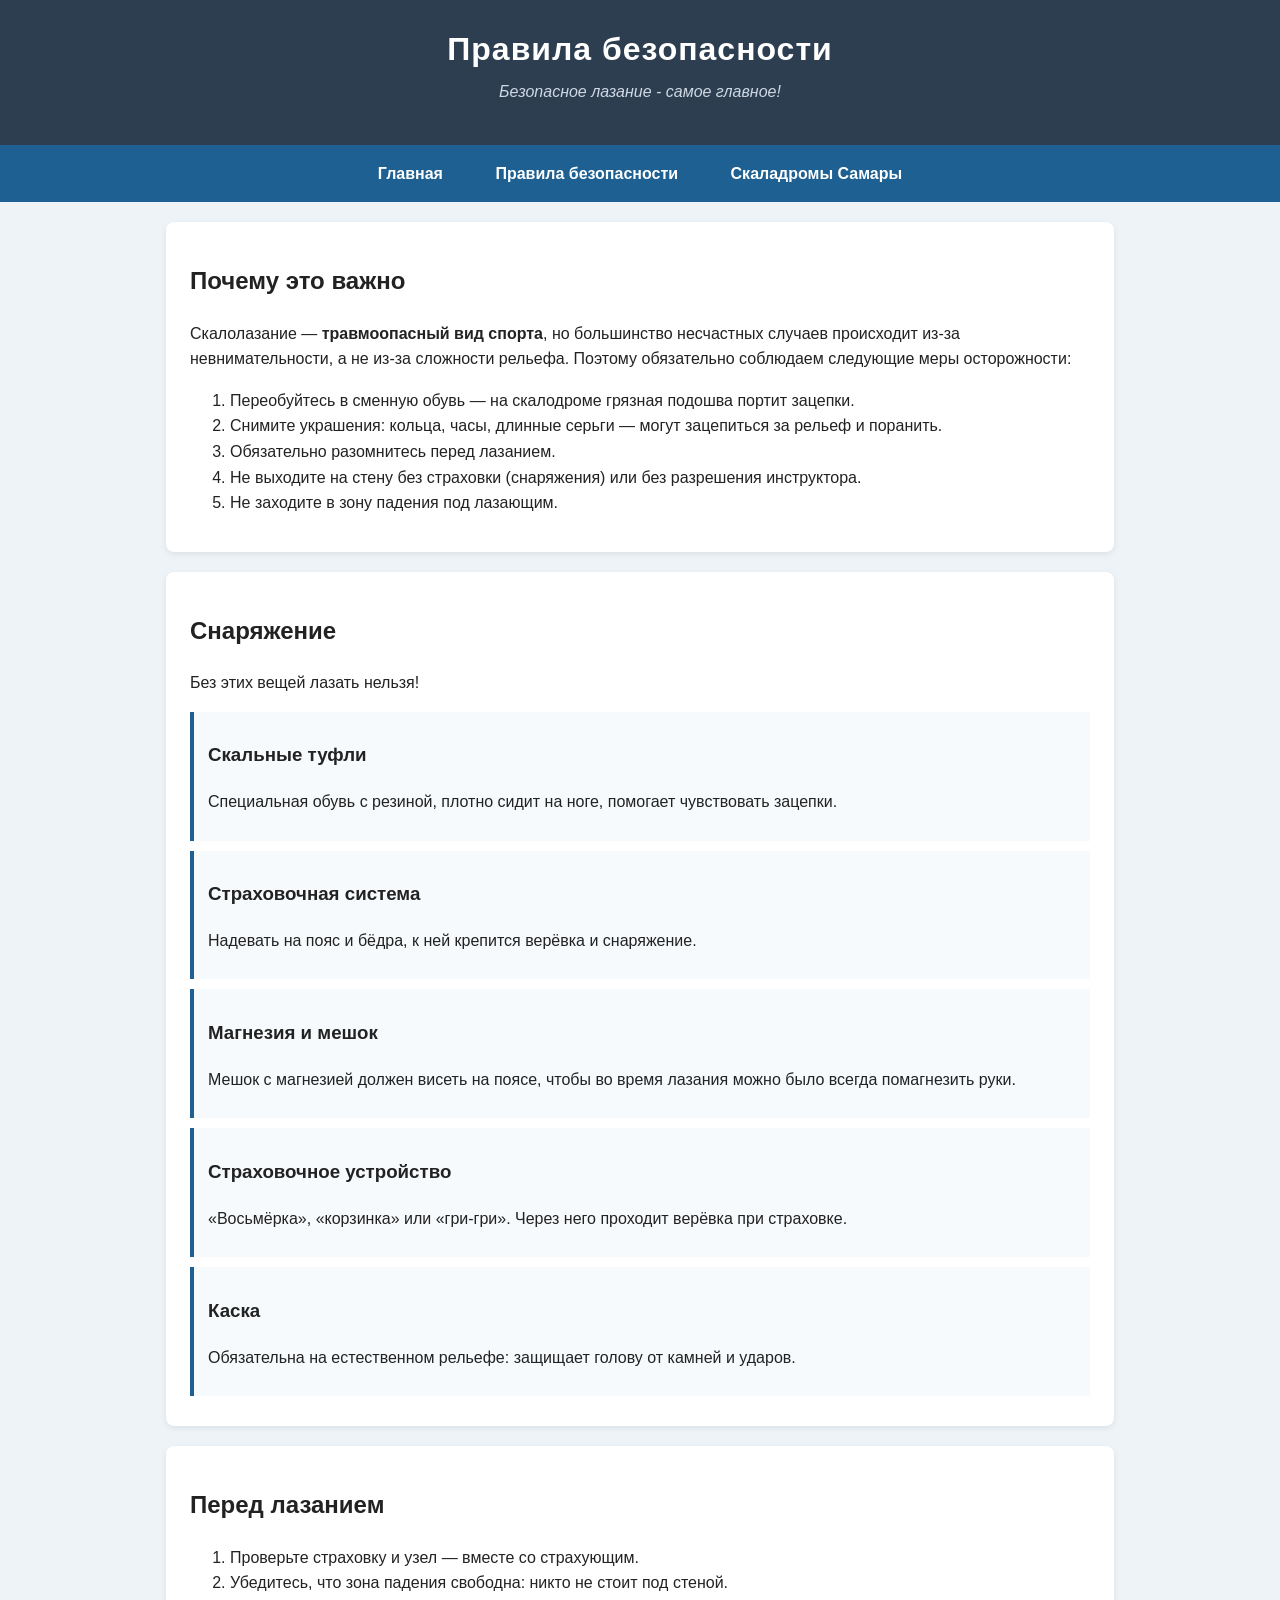
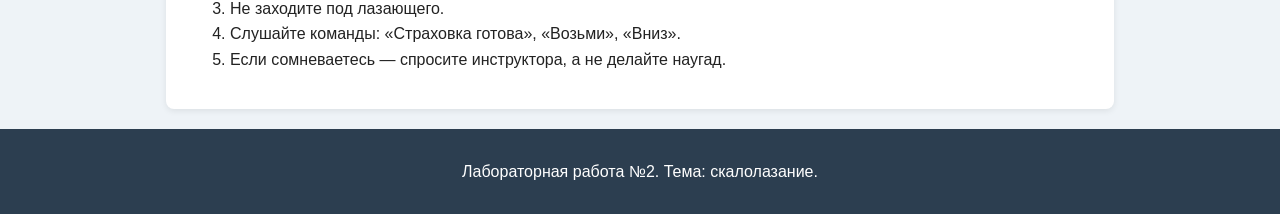
==== lab2/safety.html @ 474e4c5f "laba2" ====
<!DOCTYPE html>
<html>
<head>
    <meta charset="UTF-8">
    <title>Скалолазание — Безопасность</title>
    <link rel="stylesheet" href="css/style.css">
</head>
<body>

    <header>
        <h1 id="main-title">Правила безопасности</h1>
        <p class="subtitle">Безопасное лазание - самое главное!</p>
    </header>

    <nav>
        <a class="nav-link" href="index.html">Главная</a>
        <a class="nav-link" href="safety.html">Правила безопасности</a>
        <a class="nav-link" href="climbing.html">Скаладромы Самары</a>
    </nav>

   <main>
        <section class="block">
            <h2>Почему это важно</h2>
            <p>
                Скалолазание — <strong>травмоопасный вид спорта</strong>, но большинство
                несчастных случаев происходит из-за невнимательности, а не из-за сложности
                рельефа. Поэтому обязательно соблюдаем следующие меры осторожности:
            </p>
            <ol>
                <li> Переобуйтесь в сменную обувь — на скалодроме грязная подошва портит зацепки.</li>
                <li> Снимите украшения: кольца, часы, длинные серьги —  могут зацепиться за рельеф и поранить. </li>
                <li> Обязательно разомнитесь перед лазанием.</li>
                <li>Не выходите на стену без страховки (снаряжения) или без разрешения инструктора.</li>
                <li>Не заходите в зону падения под лазающим.</li>
            </ol>   
        </section>

        <section class="block">
            <h2>Снаряжение</h2>
            <p>Без этих вещей лазать нельзя!</p>

            <div class="card">
                <h3>Скальные туфли</h3>
                <p>Специальная обувь с резиной, плотно сидит на ноге, помогает чувствовать зацепки.</p>
            </div>

            <div class="card">
                <h3>Страховочная система</h3>
                <p>Надевать на пояс и бёдра, к ней крепится верёвка и снаряжение.</p>
            </div>

            <div class="card">
                <h3>Магнезия и мешок</h3>
                <p>Мешок с магнезией должен висеть на поясе, чтобы во время лазания можно было всегда помагнезить руки.</p>
            </div>

            <div class="card">
                <h3>Страховочное устройство</h3>
                <p>«Восьмёрка», «корзинка» или «гри-гри». Через него проходит верёвка при страховке.</p>
            </div>

            <div class="card">
                <h3>Каска</h3>
                <p>Обязательна на естественном рельефе: защищает голову от камней и ударов.</p>
            </div>
        </section>

        <section class="block">
            <h2>Перед лазанием</h2>
            <ol>
                <li>Проверьте страховку и узел — вместе со страхующим.</li>
                <li>Убедитесь, что зона падения свободна: никто не стоит под стеной.</li>
                <li>Не заходите под лазающего.</li>
                <li>Слушайте команды: «Страховка готова», «Возьми», «Вниз».</li>
                <li>Если сомневаетесь — спросите инструктора, а не делайте наугад.</li>
            </ol>
        </section>
        
    </main>

    <footer>
        <p> Лабораторная работа №2. Тема: скалолазание.</p>
    </footer>

</body>
</html>
---- lab2/css/style.css ----
/* ===== Теговые селекторы ===== */
body {
    font-family: Arial, sans-serif;
    background-color: #eef3f7;
    color: #222;
    margin: 0;
    padding: 0;
    line-height: 1.6;
}

header {
    background-color: #2c3e50;
    color: #ffffff;
    padding: 24px 16px;
    text-align: center;
}

nav {
    background-color: #1e6091;
    text-align: center;
    padding: 10px 0;
}

nav a {
    color: #ffffff;
    text-decoration: none;
    margin: 0 10px;
}

footer {
    background-color: #2c3e50;
    color: #ffffff;
    text-align: center;
    padding: 14px;
    margin-top: 20px;
}

table {
    border-collapse: collapse;
    width: 100%;
    margin-top: 10px;
}

th, td {
    border: 1px solid #999;
    padding: 8px 12px;
}

th {
    background-color: #d6e4f0;
}

/* ===== Селекторы по классу ===== */
.block {
    background-color: #ffffff;
    max-width: 900px;
    margin: 20px auto;
    padding: 20px 24px;
    border-radius: 8px;
    box-shadow: 0 2px 6px rgba(0, 0, 0, 0.08);
}

.nav-link {
    display: inline-block;
    padding: 6px 14px;
    border-radius: 4px;
    background-color: #1e6091;
    color: #ffffff;
    text-decoration: none;
    font-weight: bold;
}

.nav-link:hover {
    background-color: #14507a;
}

.subtitle {
    color: #cfd8e3;
    font-style: italic;
    margin-top: 4px;
}

.card {
    background-color: #f7fafc;
    border-left: 4px solid #1e6091;
    padding: 10px 14px;
    margin: 10px 0;
}

.gallery {
    display: flex;
    flex-wrap: wrap;
    gap: 16px;
    justify-content: center;
}

.gallery figure {
    margin: 0;
    width: 260px;
    text-align: center;
}

.gallery img {
    width: 100%;
    height: 180px;
    object-fit: cover;
    border-radius: 6px;
    border: 2px solid #1e6091;
}

/*  Селекторы по id  */
#main-title {
    color: #ffffff;
    margin: 0;
    font-size: 32px;
    letter-spacing: 1px;
}

/*  Выравнивание в таблице */
.col-left   { text-align: left; }
.col-center { text-align: center; }
.col-right  { text-align: right; }
/* Картинка внутри карточки (скалодромы) */
.card-img {
    width: 100%;
    max-width: 650px;
    height: auto;
    border-radius: 6px;
    border: 2px solid #1e6091;
    display: block;
    margin: 12px 0;
    box-shadow: 0 4px 12px rgba(0, 0, 0, 0.12);
}
/*  выделение адресов */
.card-address {
    font-style: normal;     
    font-weight: bold;
    color: #2c3e50;         
    background-color: #eef3f7; 
    padding: 6px 12px;
    border-left: 3px solid #1e6091;
    border-radius: 4px;
    margin: 12px 0;
    display: inline-block;  
}

/* Кнопка-ссылка внутри карточки */
.card-link {
    display: inline-block;
    padding: 6px 14px;
    border-radius: 4px;
    background-color: #1e6091; 
    color: #ffffff;
    text-decoration: none;
    font-weight: bold;
    font-size: 14px;
    transition: background-color 0.2s ease;
}

/* Эффект наведения для кнопки */
.card-link:hover {
    background-color: #14507a;
}
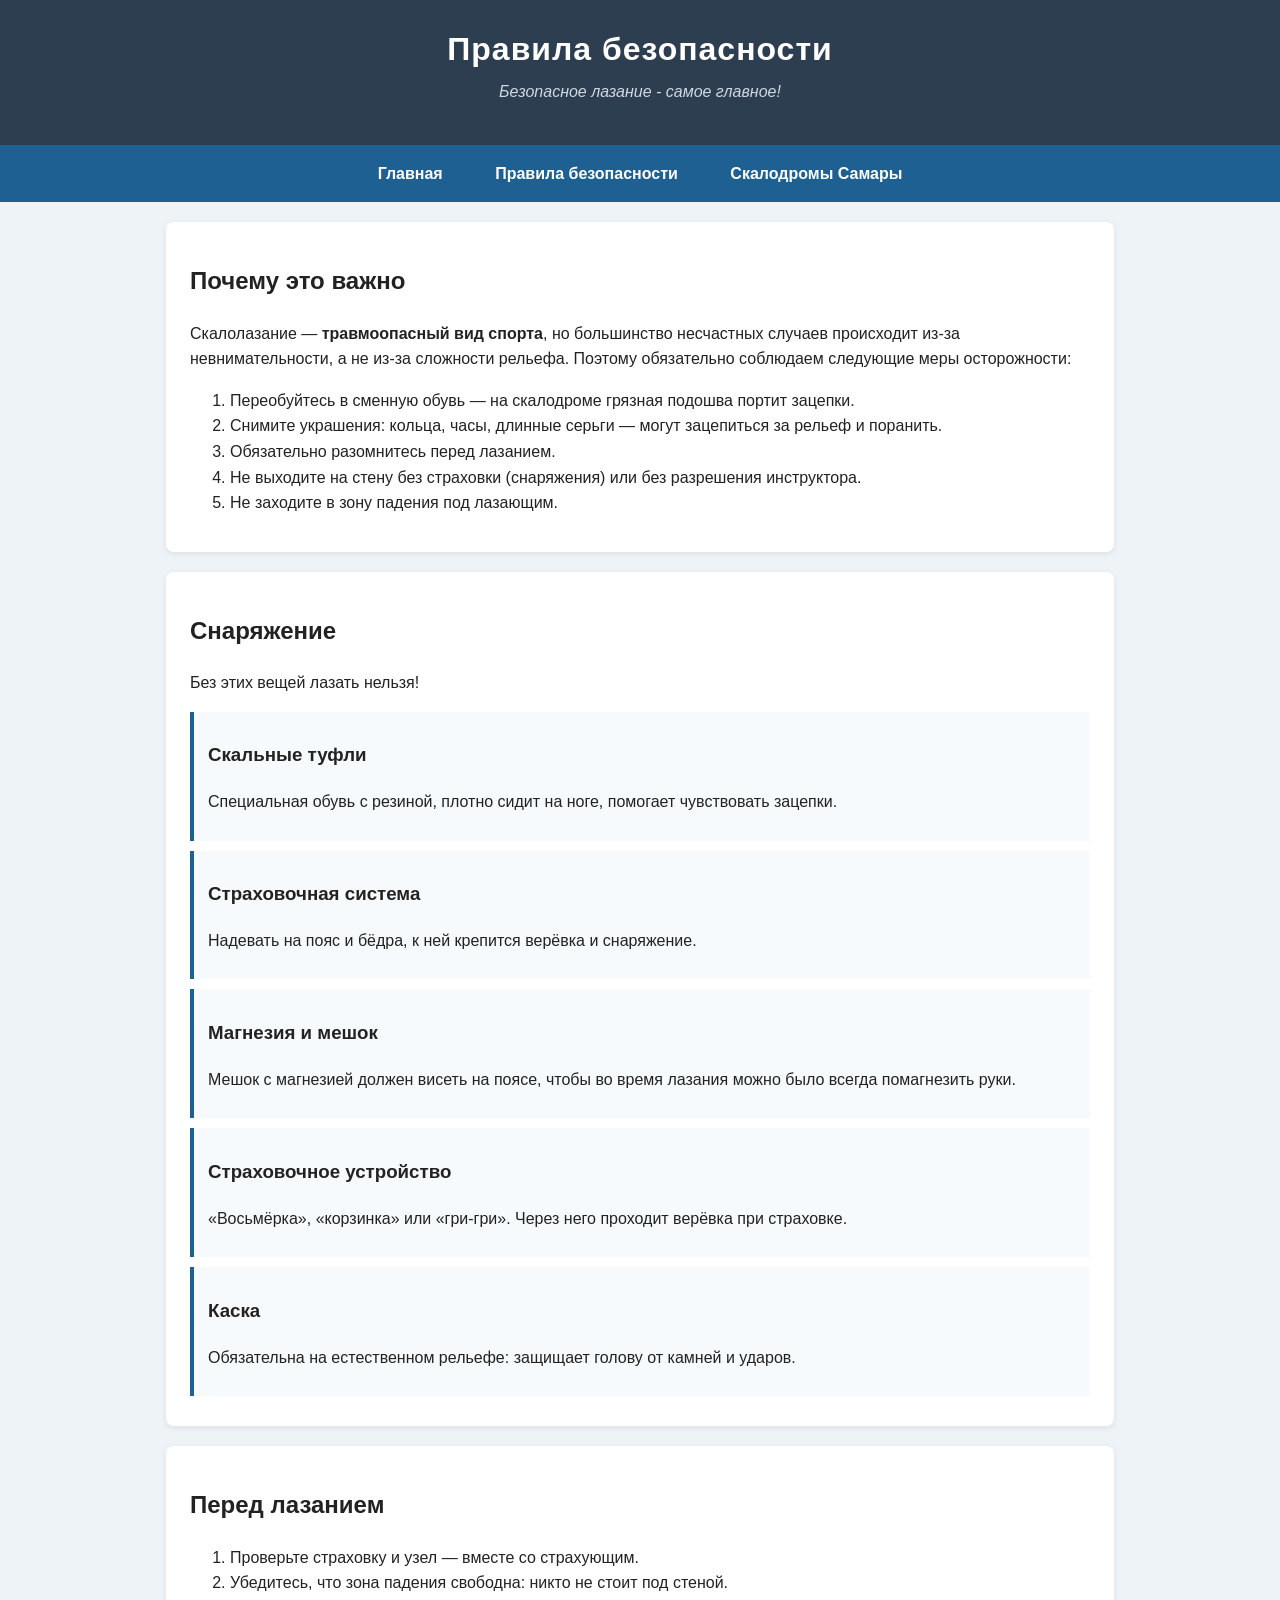
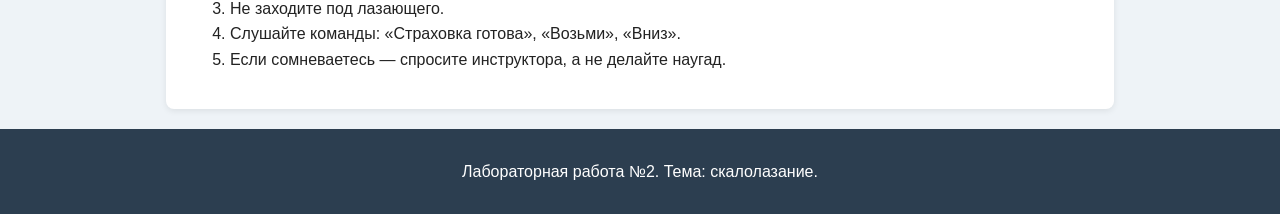
==== commit dc44ca16: "Сохранение изменений из lab2" ====
--- a/lab2/safety.html
+++ b/lab2/safety.html
@@ -15,7 +15,7 @@
     <nav>
         <a class="nav-link" href="index.html">Главная</a>
         <a class="nav-link" href="safety.html">Правила безопасности</a>
-        <a class="nav-link" href="climbing.html">Скаладромы Самары</a>
+        <a class="nav-link" href="climbing.html">Скалодромы Самары</a>
     </nav>
 
    <main>
--- a/lab2/css/style.css
+++ b/lab2/css/style.css
@@ -1,8 +1,8 @@
-/* ===== Теговые селекторы ===== */
+/*  Теговые селекторы  */
 body {
     font-family: Arial, sans-serif;
-    background-color: #eef3f7;
-    color: #222;
+    background-color: #eef3f7; /* цвет странички */
+    color: #222; 
     margin: 0;
     padding: 0;
     line-height: 1.6;
@@ -50,7 +50,7 @@
     background-color: #d6e4f0;
 }
 
-/* ===== Селекторы по классу ===== */
+/* Селекторы по классу  */
 .block {
     background-color: #ffffff;
     max-width: 900px;
